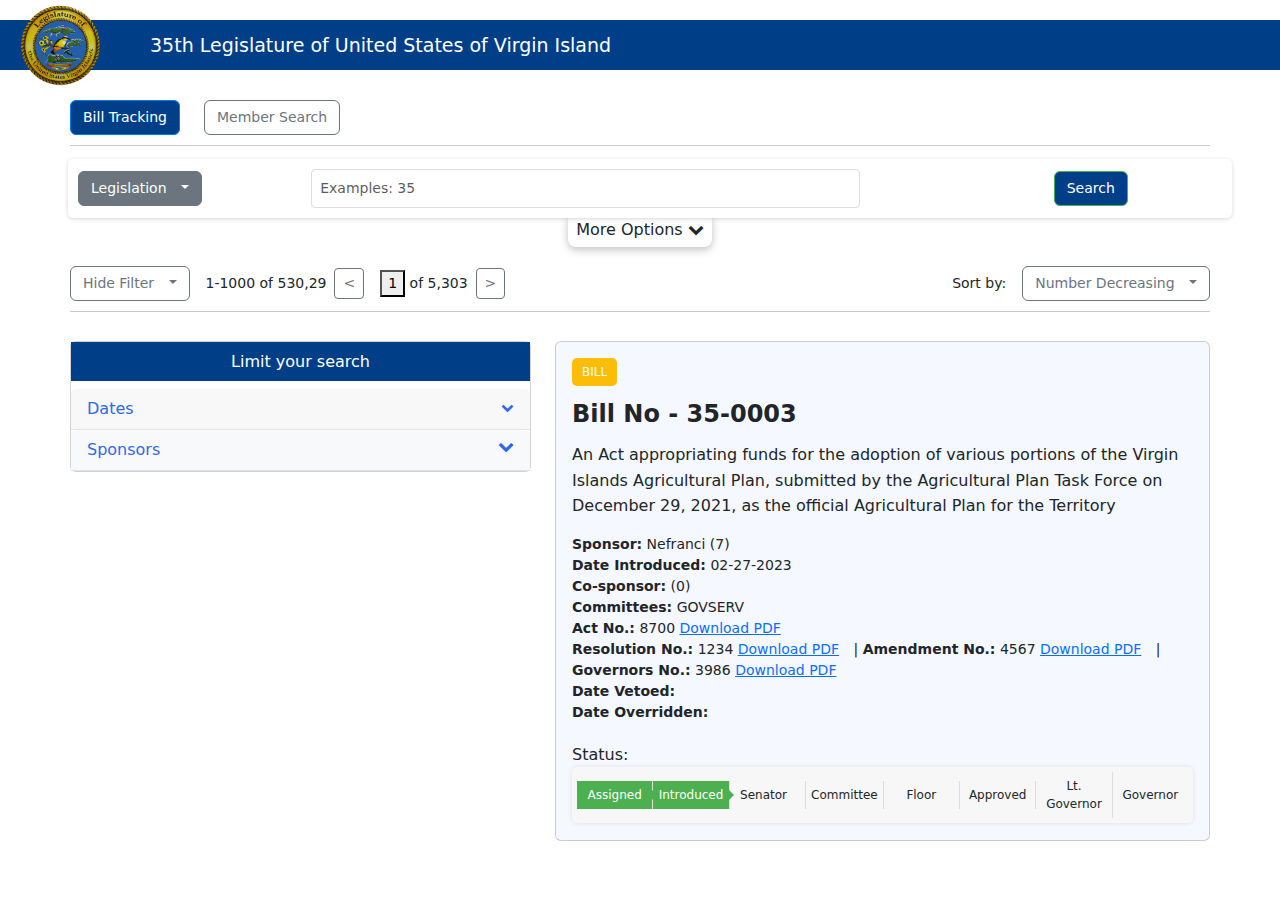
==== index1.html @ 35cbdae3 "FIFTH COMMIT" ====
<!DOCTYPE html>
<html lang="en">

<head>
	<meta charset="UTF-8">
	<meta name="viewport" content="width=device-width, initial-scale=1.0">
	<meta http-equiv="X-UA-Compatible" content="ie=edge">
	<title>Document</title>
	<link href="https://cdn.jsdelivr.net/npm/bootstrap@5.3.3/dist/css/bootstrap.min.css" rel="stylesheet"
		integrity="sha384-QWTKZyjpPEjISv5WaRU9OFeRpok6YctnYmDr5pNlyT2bRjXh0JMhjY6hW+ALEwIH" crossorigin="anonymous">
		<link rel="stylesheet" href="https://cdnjs.cloudflare.com/ajax/libs/font-awesome/4.7.0/css/font-awesome.min.css">
	<script src="https://cdn.jsdelivr.net/npm/bootstrap@5.3.3/dist/js/bootstrap.bundle.min.js"
		integrity="sha384-YvpcrYf0tY3lHB60NNkmXc5s9fDVZLESaAA55NDzOxhy9GkcIdslK1eN7N6jIeHz"
		crossorigin="anonymous"></script>
		

	<style>
		.form-select{
			width: 50%;
    		margin-left: 15px;
		}
		body {
			margin-top: 20px;
		}

		.tabbtn, .row2btn{
			font-size: 14px;
		}
		.navbar-custom {
			background-color: #003f87;
			/* Dark blue background */
			position: relative;
			height: 50px;
			/* Adjust based on your preference */
		}

		.navbar-brand img {
			width: 80px;
			/* Adjust based on your logo size */
			height: auto;
			position: absolute;
			top: 50%;
			/* Center vertically */
			transform: translateY(-50%);
			margin-left: 20px;
			/* Space from the left */
		}

		.navbar-text {
			color: #ffffff;
			/* White text */
			font-size: 19px;
			/* Larger text */
			position: absolute;
			left: 150px;
			/* Space from the left */
			top: 50%;
			/* Center vertically */
			transform: translateY(-50%);
			white-space: nowrap;
		}

		.tabdiv .container {
			padding-left: 0;
			/* Remove default padding */
		}

		.tabdiv .row {
			justify-content: start;
			/* Align items to the start of the row */
		}

		.tabdiv .col {
			padding-right: 10px;
			/* Reduce spacing between buttons */
		}

		.tabdiv {
			margin-top: 30px;
		}

.container{
	padding-left: 0;
	padding-right: 0;
}
		.search-bar-container {
			padding: 10px;
			box-shadow: rgba(0, 0, 0, 0.16) 0px 1px 4px;
			/* Light gray background */
			border-radius: 5px;
			/* Rounded corners */
			display: flex;
			align-items: center;
			justify-content: space-between;
			width: 100%;
			margin-left: 10px;
			background-color: #ffffff;
		}

		.form-control {
			margin-right: 5px;
    		margin-left: 15px;
			/* Space between elements */
		}

		.btn-outline-primary {
			color: #fff;
			/* White text color */
			background-color: #007bff;
			/* Bootstrap primary blue */
			border-color: #007bff;
			/* Border color same as background */
		}

		.dropdown-toggle::after {
			margin-left: 10px;
			/* Ensure spacing within dropdown */
		}

		.btn-primary {
			background-color: #003f87;
			/* New background color */
			border-color: #4CAF50;
			/* New border color */
		}

		.custom-flex-container {
			display: flex;
			align-items: center;
			/* Vertically center the items */
			margin-top: 16px;
			/* 4rem top margin */
		}

		.custom-flex-container>.dropdown {
			flex-shrink: 0;
			/* Prevents the dropdown from shrinking */
		}

		.custom-flex-container>p {
			margin-left: 16px;
			/* Spacing between dropdown and paragraph */
			margin-bottom: 0;
			/* No bottom margin for alignment */
		}

		
.card-header .title {
  margin-bottom: 0;
  line-height: 1.5;
}

.filter-group {
  border-bottom: 1px solid #e4e4e4;
}
.filter-group .card-header {
  border-bottom: 0;
}
.filter-group:last-child {
  border-bottom: 0;
}

.card-header .form-check {
  margin-bottom: 0;
  padding-top: 5px;
  padding-bottom: 5px;
}



/* ================= lists ================= */
[class*=list-] li:after {
  visibility: hidden;
  display: block;
  content: "";
  overflow: hidden;
  height: 0;
  clear: both;
}
.text-center {
    padding: 10px;
    text-align: center !important;
    background-color: #003f87;
    color: white;
	width: 404px;
}
.list-icon {
  list-style: none;
  padding-left: 0;
}
.list-icon li {
  margin-bottom: 7px;
  position: relative;
  padding-left: 30px;
}
.list-icon .icon {
  width: 22px;
  margin-right: 15px;
  vertical-align: middle;
  text-align: center;
  color: #545454;
  position: absolute;
  top: 3px;
  left: 0;
}
.list-icon span {
  vertical-align: middle;
}

.list-bullet, .list-dots {
  list-style: none;
  padding-left: 0;
}
.list-bullet li, .list-dots li {
  margin-bottom: 5px;
  position: relative;
  padding-left: 15px;
}
.list-bullet li::before, .list-dots li::before {
  content: " ";
  position: absolute;
  top: 8px;
  left: 0;
  width: 7px;
  border-radius: 100%;
  height: 7px;
  background: #ced4da;
}
.btn-outline-primary {
    color: #fff;
    background-color: #003f87;
    border-color: #007bff;
}
.list-check {
  padding-left: 0;
  list-style: none;
}
.list-check > li {
  position: relative;
  padding-left: 24px;
  margin-bottom: 7px;
}
.list-check > li::before {
  font-family: "Font Awesome 5 Free";
  font-weight: 900;
  font-size: 12px;
  color: #00b517;
  position: absolute;
  top: 2px;
  left: 0;
  content: "";
}

.list-normal {
  list-style: none;
  padding-left: 0;
}
.list-normal li {
  padding-left: 1em;
  margin-bottom: 7px;
}
.list-normal li:before {
  content: "•";
  color: #3167eb;
  display: inline-block;
  width: 1em;
  margin-left: -1em;
}

.list-menu {
  list-style: none;
  margin: 0;
}
.list-menu li {
  margin-bottom: 5px;
}
.list-menu a {
  color: #343a40;
}
.list-menu a:hover {
  color: #3167eb;
}

.card-header a{
	color: #3167eb;
	text-decoration: none;
}

.icon-control {
  margin-top: 5px;
  float: right;
  font-size: 80%;
}
/* Filter Stack Structure */
.filter-label {
    font-weight: bold;
    margin-bottom: 0; /* Ensure label has no bottom margin */
}

.filter-input-stack {
    margin-bottom: 15px;
}

input.form-control {
    width: 48%; /* Ensure the inputs take up equal space */
}

.d-flex input {
    margin: 0; /* Ensure no additional margins on the inputs */
}

.row {
    margin-bottom: 10px; /* Space between each filter */
}

.mb-3 {
    margin-bottom: 1rem; /* Adjusts the spacing below each row */
}

.align-items-center {
    align-items: center; /* Aligns labels and inputs vertically */
}


/* General Styling for consistency */
.form-control {
    padding: 0.5rem;
    border: 1px solid #ddd;
    border-radius: 4px;
	width: 80%;
}

.col-md-3{
flex: 0 0 auto;
width: 40%;
}
hr {
    margin: 5px 0;
    color: inherit;
    border: 0;
    border-top: var(--bs-border-width) solid;
    opacity: .25;
}
.moreoption{
    /* background-color: #cde1fd; */
    padding: 8px;
    border-radius: 8px;
    cursor: pointer;
	box-shadow: rgba(0, 0, 0, 0.24) 0px 3px 8px
}
.bill-container {
            border: 1px solid #dcdcdc;
            background-color: #ffffff;
            padding: 20px;
            border-radius: 8px;
            width: 600px;
            margin: 20px auto;
            box-shadow: 0 0 10px rgba(0, 0, 0, 0.1);
        }
        .bill-label {
            background-color: #fbbd08;
            color: white;
            font-size: 12px;
            padding: 5px 10px;
            border-radius: 5px;
            display: inline-block;
            margin-bottom: 10px;
        }
        .bill-number {
            font-size: 24px;
            font-weight: bold;
            margin-bottom: 10px;
        }
        .bill-description {
            margin-bottom: 15px;
            line-height: 1.6;
        }
        .bill-details {
            font-size: 14px;
            margin-bottom: 20px;
        }
        .bill-details span {
            font-weight: bold;
        }
        .download-link {
            margin-right: 10px;
        }
        .status-container {
            display: flex;
            align-items: center;
        }
        .status {
            background-color: #21ba45;
            color: white;
            padding: 5px 10px;
            border-radius: 5px;
            font-size: 12px;
            margin-right: 10px;
        }
        .timeline {
            display: flex;
            justify-content: space-between;
            width: 100%;
            padding: 10px 0;
            margin-top: 10px;
        }
        .timeline-item {
            font-size: 12px;
            color: #2185d0;
            text-align: center;
            flex: 1;
        }
        .timeline-item:not(:last-child)::after {
            content: '→';
            color: #dcdcdc;
            margin-left: 5px;
            margin-right: 5px;
        }
		.status-bar {
  display: flex;
  flex-wrap: nowrap;
  justify-content: space-between;
  align-items: center;
  padding: 5px;
  background-color: #f7f7f7;
  border-radius: 5px;
  box-shadow: 0 0 5px rgba(0, 0, 0, 0.1);
}

.status-bar-item {
  position: relative;
  flex: 1;
  text-align: center;
  padding: 5px;
  border-right: 1px solid #ddd;
  font-size: 12px;
  cursor: pointer;
}

.status-bar-item.active {
  background-color: #4CAF50;
  color: #fff;
}

.status-bar-item.active::before {
  content: "";
  position: absolute;
  top: 50%;
  right: -5px;
  transform: translateY(-50%);
  border-style: solid;
  border-width: 5px 0 5px 5px;
  border-color: transparent transparent transparent #4CAF50;
}

.status-bar-item:last-child {
  border-right: none;
}

		.expandable{
			font-size: 13px;
		}

		.colmn{
			width: 90%;
		}


/* For tablets in portrait (vertical) mode */
@media only screen and (min-width: 768px) and (max-width: 1024px) and (orientation: portrait) {
	 .row2btn {
    font-size: 9px;
}
}

/* For tablets in landscape (horizontal) mode */
@media only screen and (min-width: 768px) and (max-width: 1024px) and (orientation: landscape) {
	 .row2btn {
    font-size: 9px;
}
}


</style>
</head>

<body>
	<script src="https://code.jquery.com/jquery-3.6.0.min.js"></script>

	<div class="navdiv">
		<nav class="navbar navbar-custom">
			<a class="navbar-brand" href="#">
				<img src="img/logo.png" alt="Logo">
			</a>
			<div class="navbar-text">
				35th Legislature of United States of Virgin Island
			</div>
		</nav>
	</div>
	<div class="tabdiv">
		<div class="container text-left"> <!-- Changed to text-left -->
			<div class="row">
				<div class="col-auto"> <!-- Changed to col-auto for fitting content -->
					<button class="btn btn-outline-primary tabbtn">
						Bill Tracking
					</button>
				</div>
				<div class="col-auto"> <!-- Changed to col-auto for fitting content -->
					<button class="btn btn-outline-secondary tabbtn">
						Member Search
					</button>
				</div>
			</div>
			<hr>
			<div class="row">
				<div class="container mt-2">
					<div class="search-bar-container" style="position: relative; z-index: 2;">
						<div class="dropdown">
							<button class="btn btn-secondary dropdown-toggle row2btn" type="button" id="dropdownMenuButton1"
								data-bs-toggle="dropdown" aria-expanded="false">
								Legislation
							</button>
							<ul class="dropdown-menu row2btn" aria-labelledby="dropdownMenuButton1">
								<li><a class="dropdown-item" href="#">Option 1</a></li>
								<li><a class="dropdown-item" href="#">Option 2</a></li>
								<li><a class="dropdown-item" href="#">Option 3</a></li>
							</ul>
						</div>
						<input type="text" class="form-control row2btn" placeholder="Examples: 35">
						<div class="dropdown">

							<ul class="dropdown-menu row2btn" aria-labelledby="dropdownMenuButton2">
								<li><a class="dropdown-item" href="#">Option 1</a></li>
								<li><a class="dropdown-item" href="#">Option 2</a></li>
								<li><a class="dropdown-item" href="#">Option 3</a></li>
							</ul>
						</div>
						<button type="button" class="btn btn-primary row2btn">Search</button><br/>

					</div>
					
    <div style="text-align: center; position: relative; z-index: 1;">
  <span class="moreoption mt-1" data-bs-toggle="collapse" data-bs-target="#collapse_opt" aria-expanded="true">
    More Options
    <i class="fa fa-chevron-down" id="chevron-icon"></i>
  </span>
</div>

<div id="collapse_opt" class="collapse">
  <!-- Your collapsible content here -->
</div>

					<div class="filter-content collapse" id="collapse_opt">
						<div class="container mt-5">
							<div class="row mb-3">
								<div class="col"></div>
								<div class="col">

									<form class="card" style="width: 800px; height: 600px; background: #ebf3ff; padding: 15px;">
										<div class="row mb-2">
											<div class="col">
												<input type="checkbox" class="me-2">
												<span class="expandable" >Act</span>
												<input type="checkbox" class="me-2">
												<span class="expandable">Resolution</span>
											</div>
											<div class="row mb-2 mt-2">
												<select class="form-select expandable">
													<option selected>Legislature</option>
													<option >35 2021-2023</option>
												</select>
											</div>
											<div class="row mb-2">
												<!-- <label for="">Committee</label> -->
												<input type="text" class="form-control expandable" placeholder="Subject">
											</div>
										</div>
										<h6 class="expandable">Sponsor/Co-Sponsor</h6>
										<div class="row mb-2">
											<div class="col">
												<input type="checkbox" class="me-2 expandable">
												<span class="expandable">Sponsor</span>
												<input type="checkbox" class="me-2 expandable">
												<span class="expandable">Co-Sponsor</span>
											</div>
											<div class="col">
												<span class="expandable">Committee</span>
											</div>
											</div>
											
											<div class="row mb-2">
												<div class="col">
													<input type="text" class="form-control expandable" >
												</div>
												<div class="col">
													<input type="text" class="form-control expandable" placeholder="Committee">
												</div>
											</div>
											
											<div class="row mb-2">
												<div class="col">
													<h6 class="expandable">Date</h6>
												</div>
												<div class="col">
													<h6 class="expandable">Legislature Numbers</h6>
												</div>
											</div>
											
											<div class="row mb-2">
												<div class="col">
													<input type="checkbox" class="me-2">
													<span class="expandable">Approved</span>
													<input type="checkbox" class="me-2">
													<span class="expandable">Voted</span>
													<input type="checkbox" class="me-2">
													<span class="expandable" >Overwridden</span>
												</div>
												<div class="col">
													<input type="checkbox" class="me-2">
													<span class="expandable">Bill Number</span>
													<input type="checkbox" class="me-2">
													<span class="expandable">Act Number</span>
													<input type="checkbox" class="me-2">
													<span class="expandable">BR Number</span>
												</div>
											</div>
											<div class="row mb-2">
												<div class="col">
													<div class="filter-inputs">
														<span class="filter-label row2btn expandable">Date</span>
		
															<input class="form-control row2btn expandable" type="date" placeholder="Start Date">
															<span class="filter-between row2btn expandable">Between</span>
															<input class="form-control row2btn expandable" type="date" placeholder="End Date">
														</div>
												</div>
												<div class="col">
													<div class="col">
														<input type="text" class="form-control expandable" placeholder="">
													</div>
												</div>
											</div>
											<div class="row mb-2">
												<div class="col">
													<input type="checkbox" class="me-2">
													<span class="expandable">Assigned</span>
													<input type="checkbox" class="me-2">
													<span class="expandable">Introduced</span>
												</div>
												<div class="col">
													<input type="checkbox" class="me-2">
													<span class="expandable">Resolution No.</span>
													<input type="checkbox" class="me-2">
													<span class="expandable">Ammendment No.</span>
													<input type="checkbox" class="me-2">
													<span class="expandable" >Governors No.</span>
												</div>
											</div>
											<div class="row mb-2">
												<div class="col">
													<div class="filter-inputs">
														<span class="filter-label row2btn expandable">Date</span>
		
															<input class="form-control row2btn expandable" type="date" placeholder="Start Date">
															<span class="filter-between row2btn expandable">Between</span>
															<input class="form-control row2btn expandable" type="date" placeholder="End Date">
														</div>
												</div>
												<div class="col">
													<div class="col">
														<input type="text" class="form-control expandable" placeholder="">
													</div>
												</div>
											</div>
											<div class="row mb-2"></div>
												<div class="col">
													<input type="checkbox" class="me-2 expandable">
													<span class="expandable">To Senator</span>
													<input type="checkbox" class="me-2 expandable">
													<span class="expandable">To Governor</span>
													<input type="checkbox" class="me-2 expandable">
													<span class="expandable" >To Lt. Governor</span>
												</div>
												<div class="row mb-2">
													<div class="col">
														<div class="filter-inputs">
															<span class="filter-label row2btn">Date</span>
			
																<input class="form-control row2btn expandable" type="date" placeholder="Start Date">
																<span class="filter-between row2btn expandable">Between</span>
																<input class="form-control row2btn expandable" type="date" placeholder="End Date">
															</div>
													</div>
													<div class="col">
														<div class="col">
															<button type="reset" class="btn btn-secondary">Clear Filter</button>					
															<button type="submit" class="btn btn-primary">Search</button>
															<a class="btn btn-secondary"  data-bs-toggle="collapse" data-bs-target="#collapse_opt" aria-expanded="true">Close
															<i class="fa fa-chevron-up"></i></a>
														</div>
													</div>
												</div>
									</form>
								</div>
							</div>
						</div>
					
					</div>

				</div>
			</div>
			<div class="container mt-4 hide1">
				<div class="row">
					<!-- Left Aligned Column for Filter and Pagination -->
					<div class="col-md-8 d-flex align-items-center"> <!-- Adjust the column width and remove offset -->
						<div class="dropdown">
							<a class="btn btn-outline-secondary dropdown-toggle row2btn" id="hidefilter">
								Hide Filter
							</a>
						</div>
						<p class="mb-0 ms-3 row2btn">1-1000 of 530,29</p>
						<button class="btn btn-outline-secondary btn-sm ms-2">&lt;</button>
						<p class="mb-0 ms-3 row2btn"><button>1</button> of 5,303</p>
						<button class="btn btn-outline-secondary btn-sm ms-2">&gt;</button>
					</div>

					<!-- Right Aligned Sorting Dropdown -->
					<div class="col-md-4 d-flex justify-content-end align-items-center">
						<p class="mb-0 me-3 row2btn">Sort by:</p>
						<div class="dropdown">
							<a class="btn btn-outline-secondary dropdown-toggle row2btn" href="#" role="button"
								data-bs-toggle="dropdown" aria-expanded="false">
								Number Decreasing
							</a>
							<ul class="dropdown-menu">
								<li><a class="dropdown-item" href="#">Action</a></li>
								<li><a class="dropdown-item" href="#">Another action</a></li>
								<li><a class="dropdown-item" href="#">Something else here</a></li>
							</ul>
						</div>
					</div>
				</div>
				<hr>
			</div>
		</div>
	</div>
	<div class="container">
		<div class="row">
		  <div class="col-5" id="hd">
			<div class="main">
				<section class="section-content padding-y ">
					<div class="container">
			
						<div class="row">
							<!-- Sidebar for Filters with Toggle Features -->
							<aside class="col-md-3"  style="width: 100%;">
								<div class="card mt-4" style="width: 100%;">
									<h6 class="title text-center"  style="width: 100%;">Limit your search</h6>
								
									<article class="filter-group">
										<header class="card-header">
											<a href="#" class="" data-bs-toggle="collapse" data-bs-target="#collapse_1" aria-expanded="false">
												<i class="icon-control fa fa-chevron-down"></i>
												<h6 class="title">Dates</h6>
											</a>
										</header>
										<div class="filter-content collapse" id="collapse_1">
											<div class="card-body">
												<ul class="list-menu">
													<!-- Date Approved -->
													<li class="filter-item">
														<div class="filter-stack">
															<div class="filter-label-stack">
															</div>
															
															<div class="filter-input-stack">
																<div class="row mb-3 align-items-center">
																	<div class="col-md-4">
																		<span class="filter-label">Approved On</span>
																	</div>
																	<div class="col-md-8 d-flex justify-content-between">
																		<input class="form-control" type="date" placeholder="Start Date">
																		<input class="form-control" type="date" placeholder="End Date">
																	</div>
																</div>
																
																<div class="row mb-3 align-items-center">
																	<div class="col-md-4">
																		<span class="filter-label">Vetoed On</span>
																	</div>
																	<div class="col-md-8 d-flex justify-content-between">
																		<input class="form-control" type="date" placeholder="Start Date">
																		<input class="form-control" type="date" placeholder="End Date">
																	</div>
																</div>
																
																<div class="row mb-3 align-items-center">
																	<div class="col-md-4">
																		<span class="filter-label">Overwritten On</span>
																	</div>
																	<div class="col-md-8 d-flex justify-content-between">
																		<input class="form-control" type="date" placeholder="Start Date">
																		<input class="form-control" type="date" placeholder="End Date">
																	</div>
																</div>
																
																<div class="row mb-3 align-items-center">
																	<div class="col-md-4">
																		<span class="filter-label">Assigned On</span>
																	</div>
																	<div class="col-md-8 d-flex justify-content-between">
																		<input class="form-control" type="date" placeholder="Start Date">
																		<input class="form-control" type="date" placeholder="End Date">
																	</div>
																</div>
															
																<div class="row mb-3 align-items-center">
																	<div class="col-md-4">
																		<span class="filter-label">To Senator</span>
																	</div>
																	<div class="col-md-8 d-flex justify-content-between">
																		<input class="form-control" type="date" placeholder="Start Date">
																		<input class="form-control" type="date" placeholder="End Date">
																	</div>
																</div>
																
																<div class="row mb-3 align-items-center">
																	<div class="col-md-4">
																		<span class="filter-label">Introduced On</span>
																	</div>
																	<div class="col-md-8 d-flex justify-content-between">
																		<input class="form-control" type="date" placeholder="Start Date">
																		<input class="form-control" type="date" placeholder="End Date">
																	</div>
																</div>
																
																<div class="row mb-3 align-items-center">
																	<div class="col-md-4">
																		<span class="filter-label">To Governor</span>
																	</div>
																	<div class="col-md-8 d-flex justify-content-between">
																		<input class="form-control" type="date" placeholder="Start Date">
																		<input class="form-control" type="date" placeholder="End Date">
																	</div>
																</div>
																
																<div class="row mb-3 align-items-center">
																	<div class="col-md-4">
																		<span class="filter-label">To Lt.Governor</span>
																	</div>
																	<div class="col-md-8 d-flex justify-content-between">
																		<input class="form-control" type="date" placeholder="Start Date">
																		<input class="form-control" type="date" placeholder="End Date">
																	</div>
																</div>
															</div>
															
														</div>
													</li>
												</ul>
											</div>
										</div>
									</article>
								
									<article class="filter-group">
										<header class="card-header bg-light border-bottom">
											<a href="#" class="d-flex justify-content-between align-items " data-bs-toggle="collapse" data-bs-target="#collapse_4" aria-expanded="false">
												<h6 class="title">Sponsors</h6>
												<i class="fa fa-chevron-down"></i>
											</a>
										</header>
								
										<div class="filter-content collapse" id="collapse_4">
											<div class="card-body">
												<!-- Sponsor and Co-Sponsor Checkboxes -->
												<div class="mb-3">
													<label class="checkbox-btn d-block">
														<input type="checkbox" class="me-2">
														<span>Sponsors</span>
													</label>
													<label class="checkbox-btn d-block">
														<input type="checkbox" class="me-2">
														<span>Co-Sponsors</span>
													</label>
												</div>
								
												<!-- Dropdown Filters -->
												<div class="mb-3">
													<div class="container drp">
														<div class="row">
															<div class="col">
																<label class="form-label">Sponsors</label>
															</div>
															<div class="col">
																<select class="form-select colmn" aria-label="Committee Filter">
																	<option selected>Choose Sponsor</option>
																	<option value="1">Sponsor 1</option>
																	<option value="2">Sponsor 2</option>
																	<option value="3">Sponsor 3</option>
																</select>
															</div>
														</div>
														<div class="row">
															<div class="col">
																<label class="form-label">Committee</label>
															</div>
															<div class="col">
																<select class="form-select colmn" aria-label="Committee Filter">
																	<option selected>Choose Committee</option>
																	<option value="1">Committee 1</option>
																	<option value="2">Committee 2</option>
																	<option value="3">Committee 3</option>
																</select>
															</div>
														</div>
													</div>
													<div class="filter-item">
													</div>
												</div>
											</div>
										</div>
									</article>
								</div>
								
							</aside>
			
							<!-- Main Content Area -->
							
						</div>
					</div>
				</section>
			</div>
		  </div>
		  <div class="col mt-4">
			<div class="card hide1" style=" width: 100%; height: 500px; background: #f5f8ff;">
				<div class="card-body">
				<div class="bill-label">BILL</div>
				<div class="bill-number">Bill No - 35-0003</div>
				<div class="bill-description">
					An Act appropriating funds for the adoption of various portions of the Virgin Islands Agricultural Plan, submitted by the Agricultural Plan Task Force on December 29, 2021, as the official Agricultural Plan for the Territory
				</div>
				<div class="bill-details">
					<div><span>Sponsor:</span> Nefranci (7)</div>
					<div><span>Date Introduced:</span> 02-27-2023</div>
					<div><span>Co-sponsor:</span> (0)</div>
					<div><span>Committees:</span> GOVSERV</div>
					<div>
						<span>Act No.:</span> 8700 <a href="#" class="download-link">Download PDF</a>
					</div>
					<div>
						<span>Resolution No.:</span> 1234 <a href="#" class="download-link">Download PDF</a> | 
						<span>Amendment No.:</span> 4567 <a href="#" class="download-link">Download PDF</a> | 
						<span>Governors No.:</span> 3986 <a href="#" class="download-link">Download PDF</a>
					</div>
					<div><span>Date Vetoed:</span> </div>
					<div><span>Date Overridden:</span> </div>
				</div>
				<div><span>Status:</span> </div>


				<div class="status-bar">
					<div class="status-bar-item active">Assigned</div>
					<div class="status-bar-item active">Introduced</div>
					<div class="status-bar-item">&nbsp;Senator &nbsp;&nbsp;</div>
					<div class="status-bar-item">Committee</div>
					<div class="status-bar-item">Floor</div>
					<div class="status-bar-item">Approved</div>
					<div class="status-bar-item">Lt. Governor</div>
					<div class="status-bar-item">Governor</div>
				</div> 
			</div>
		</div>
		  </div>
		</div>
	  </div>
	  </div>
	<script>
		$(document).ready(function() {
  $('#collapse_opt').on('shown.bs.collapse', function() {
    $('.hide1').hide();
    $('.main').hide();
    $('#chevron-icon').removeClass('fa-chevron-down').addClass('fa-chevron-up'); // Change to up chevron
  });

  $('#collapse_opt').on('hidden.bs.collapse', function() {
    $('.hide1').show();
    $('.main').show();
    $('#chevron-icon').removeClass('fa-chevron-up').addClass('fa-chevron-down'); // Change to down chevron
  });
});


		$(document).ready(function() {
  $('#hidefilter').click(function() {
    $('#hd').toggle(); // Toggles visibility of the element with the id 'hd'

    // Update button text based on visibility
    if ($('#hd').is(':visible')) {
      $('#hidefilter').text('Hide Filter');
    } else {
      $('#hidefilter').text('Show Filter');
    }
  });
});

		</script>
	<script src="https://code.jquery.com/jquery-3.5.1.slim.min.js"></script>
    <script src="https://cdn.jsdelivr.net/npm/@popperjs/core@2.5.4/dist/umd/popper.min.js"></script>
    <script src="https://stackpath.bootstrapcdn.com/bootstrap/4.5.2/js/bootstrap.min.js"></script>

</body>

</html>
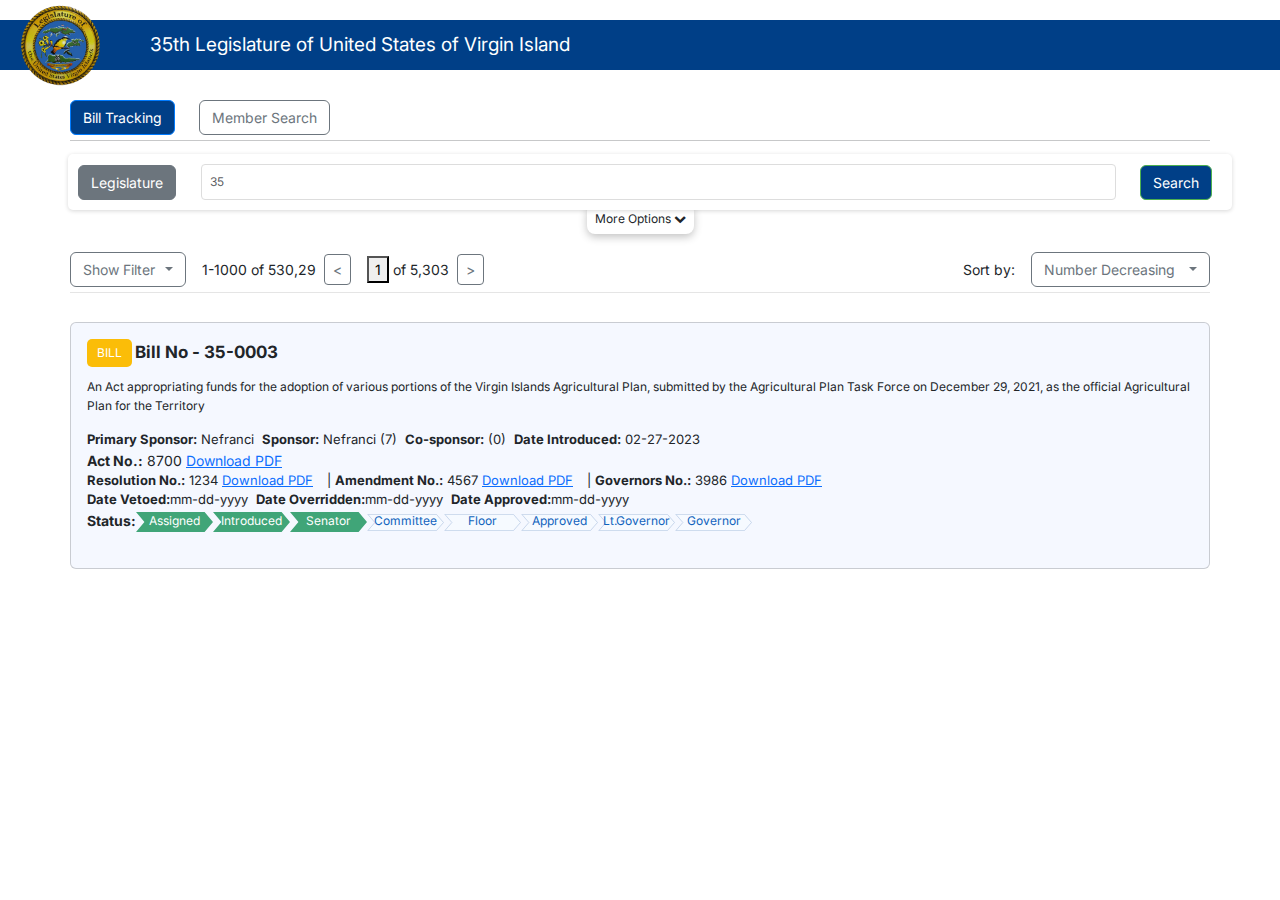
==== commit 8ab57f90: "TENTH COMMIT" ====
--- a/index1.html
+++ b/index1.html
@@ -12,7 +12,7 @@
 	<script src="https://cdn.jsdelivr.net/npm/bootstrap@5.3.3/dist/js/bootstrap.bundle.min.js"
 		integrity="sha384-YvpcrYf0tY3lHB60NNkmXc5s9fDVZLESaAA55NDzOxhy9GkcIdslK1eN7N6jIeHz"
 		crossorigin="anonymous"></script>
-		
+	<link href='https://fonts.googleapis.com/css?family=Inter' rel='stylesheet'>
 
 	<style>
 		.form-select{
@@ -21,6 +21,8 @@
 		}
 		body {
 			margin-top: 20px;
+			font-family: 'Inter';
+			font-size: 12px;
 		}
 
 		.tabbtn, .row2btn{
@@ -143,7 +145,13 @@
 			margin-bottom: 0;
 			/* No bottom margin for alignment */
 		}
-
+.sidecheck{
+	padding-bottom: 0px;
+}
+.sidedate{
+    padding-top: 2px;
+    padding-left: 0px;
+}
 		
 .card-header .title {
   margin-bottom: 0;
@@ -166,7 +174,13 @@
   padding-bottom: 5px;
 }
 
-
+.sponsors{
+	margin-bottom: 8px;
+	padding-left: 0px;
+}
+.commtte{
+	padding-left: 0px;
+}
 
 /* ================= lists ================= */
 [class*=list-] li:after {
@@ -292,27 +306,41 @@
   font-size: 80%;
 }
 /* Filter Stack Structure */
-.filter-label {
-    font-weight: bold;
-    margin-bottom: 0; /* Ensure label has no bottom margin */
+.filter-stack {
+    display: flex;
+}
+.filter-label{
+	font-size: 14px;
+}
+
+.filter-label-stack {
+    display: flex;
+    flex-direction: column;
+    /*margin-right: 1rem;*/
+    flex-basis: 150px;
 }
 
 .filter-input-stack {
-    margin-bottom: 15px;
-}
-
-input.form-control {
-    width: 48%; /* Ensure the inputs take up equal space */
-}
-
-.d-flex input {
-    margin: 0; /* Ensure no additional margins on the inputs */
-}
-
-.row {
-    margin-bottom: 10px; /* Space between each filter */
-}
-
+    display: flex;
+    flex-direction: column;
+	/* margin-right: 5rem; */
+}
+
+.filter-inputs {
+    display: flex;
+    align-items: center;
+    margin-bottom: 1rem;
+}
+
+.filter-inputs input {
+    margin: 0 0.5rem;
+	font-size: 11px;
+    width: 99px;
+}
+
+.filter-between {
+    margin: 0 0.5rem;
+}
 .mb-3 {
     margin-bottom: 1rem; /* Adjusts the spacing below each row */
 }
@@ -320,14 +348,13 @@
 .align-items-center {
     align-items: center; /* Aligns labels and inputs vertically */
 }
-
-
 /* General Styling for consistency */
 .form-control {
     padding: 0.5rem;
     border: 1px solid #ddd;
     border-radius: 4px;
 	width: 80%;
+	font-size: 12px;
 }
 
 .col-md-3{
@@ -347,6 +374,8 @@
     border-radius: 8px;
     cursor: pointer;
 	box-shadow: rgba(0, 0, 0, 0.24) 0px 3px 8px
+	
+	
 }
 .bill-container {
             border: 1px solid #dcdcdc;
@@ -367,7 +396,7 @@
             margin-bottom: 10px;
         }
         .bill-number {
-            font-size: 24px;
+            font-size: 17px;
             font-weight: bold;
             margin-bottom: 10px;
         }
@@ -389,6 +418,10 @@
             display: flex;
             align-items: center;
         }
+		
+.status-text{
+	font-weight: normal;
+}
         .status {
             background-color: #21ba45;
             color: white;
@@ -417,70 +450,167 @@
             margin-right: 5px;
         }
 		.status-bar {
-  display: flex;
-  flex-wrap: nowrap;
-  justify-content: space-between;
-  align-items: center;
-  padding: 5px;
-  background-color: #f7f7f7;
-  border-radius: 5px;
-  box-shadow: 0 0 5px rgba(0, 0, 0, 0.1);
-}
-
-.status-bar-item {
-  position: relative;
-  flex: 1;
-  text-align: center;
-  padding: 5px;
-  border-right: 1px solid #ddd;
-  font-size: 12px;
-  cursor: pointer;
-}
-
-.status-bar-item.active {
-  background-color: #4CAF50;
-  color: #fff;
-}
-
-.status-bar-item.active::before {
-  content: "";
-  position: absolute;
-  top: 50%;
-  right: -5px;
-  transform: translateY(-50%);
-  border-style: solid;
-  border-width: 5px 0 5px 5px;
-  border-color: transparent transparent transparent #4CAF50;
-}
-
-.status-bar-item:last-child {
-  border-right: none;
-}
+    display: flex;
+    
+    align-items: center;
+    
+}
+
+.status-item {
+    position: relative;
+    text-align: center;
+}
+
+.status-item img {
+
+    height: auto;
+	width: 77px;
+}
+
+.status-text {
+    position: absolute;
+    top: 50%;
+    left: 50%;
+    transform: translate(-50%, -50%);
+    font-size: 12px; /* Adjust text size to fit inside the image */
+    color: #fff; /* Make sure text is visible over the image */
+    /* font-weight: bold; */
+    pointer-events: none;
+}
+.status-text-inactive{
+	position: absolute;
+    top: 50%;
+    left: 50%;
+    transform: translate(-50%, -50%);
+    font-size: 12px;
+    color: #1063bd;
+    /* font-weight: bold; */
+    pointer-events: none;
+}
+
 
 		.expandable{
 			font-size: 13px;
 		}
 
 		.colmn{
-			width: 90%;
-		}
-
+			width: 45%;
+			font-size: 12px;
+		}
+		.sde{
+    padding-left: 0rem;
+}.sde2{
+    padding-left: 0rem;
+}
+.more{
+	width: 800px;
+	height: fit-content; 
+	background: #ebf3ff; 
+	padding: 15px;
+	margin-right: 150px;
+}
+.intro{
+	
+}
+.small-checkbox {
+    width: 15px;
+    height: 15px;
+}
+.sideflt{
+	width: 50%;
+}
 
 /* For tablets in portrait (vertical) mode */
-@media only screen and (min-width: 768px) and (max-width: 1024px) and (orientation: portrait) {
+@media only screen and (orientation: portrait) {
+
+	.sidedate{
+		padding-top: 0px;
+    	padding-left: 15px;
+	}
+	.sideflt{
+		width: 85%;
+        font-size: 9px;
+	}
+	.status-bar {
+        display: none; /* Hide the status bar on mobile and tablet */
+    }
 	 .row2btn {
     font-size: 9px;
 }
+.card mt-4{
+	width: 280px;
+}
+.filter-label {
+    margin-bottom: 0;
+	font-size: 10px;
+}
+.navbar-text {
+	font-size: medium;
+}
+.sideflt{
+    width: 42%;
+    font-size: 9px;
+}
+.d-flex input {
+    margin: 0; /* Ensure no additional margins on the inputs */
+}
+.more{
+	width: 500px;
+	height: fit-content;
+	
+}
 }
 
 /* For tablets in landscape (horizontal) mode */
 @media only screen and (min-width: 768px) and (max-width: 1024px) and (orientation: landscape) {
+	.sidedate{
+		padding-left: 15px;
+	}
+	.status-bar {
+        display: none; /* Hide the status bar on mobile and tablet */
+    }
+    .sideflt{
+    width: 70%;
+    font-size: 9px;
+}
+.colmn{
+	width: 70%;
+    font-size: 10px;
+}
+.more{
+		width: 745px;
+		height: fit-content;
+    background: #ebf3ff;
+    padding: 15px;
+}
+.d-flex input {
+    margin: 0; /* Ensure no additional margins on the inputs */
+	margin-right: 3px;
+}
 	 .row2btn {
     font-size: 9px;
 }
-}
-
-
+
+.filter-label {
+    margin-bottom: 0; /* Ensure label has no bottom margin */
+	font-size: 12px;
+}
+/* input.form-control {
+    width: 52%;
+    font-size: 9px;
+} */
+}
+
+.mredt{
+	width: 125px;
+}
+
+.mredt2{
+	width: 115px;
+}
+.line{
+	color: #979797;
+}
 </style>
 </head>
 
@@ -506,9 +636,9 @@
 					</button>
 				</div>
 				<div class="col-auto"> <!-- Changed to col-auto for fitting content -->
-					<button class="btn btn-outline-secondary tabbtn">
+					<a href="member.html" class="btn btn-outline-secondary tabbtn">
 						Member Search
-					</button>
+					</a>
 				</div>
 			</div>
 			<hr>
@@ -516,17 +646,11 @@
 				<div class="container mt-2">
 					<div class="search-bar-container" style="position: relative; z-index: 2;">
 						<div class="dropdown">
-							<button class="btn btn-secondary dropdown-toggle row2btn" type="button" id="dropdownMenuButton1"
-								data-bs-toggle="dropdown" aria-expanded="false">
-								Legislation
+							<button class="btn btn-secondary  row2btn" type="button" >
+								Legislature
 							</button>
-							<ul class="dropdown-menu row2btn" aria-labelledby="dropdownMenuButton1">
-								<li><a class="dropdown-item" href="#">Option 1</a></li>
-								<li><a class="dropdown-item" href="#">Option 2</a></li>
-								<li><a class="dropdown-item" href="#">Option 3</a></li>
-							</ul>
 						</div>
-						<input type="text" class="form-control row2btn" placeholder="Examples: 35">
+						<input type="text" class="form-control row2btn" placeholder="35">
 						<div class="dropdown">
 
 							<ul class="dropdown-menu row2btn" aria-labelledby="dropdownMenuButton2">
@@ -556,18 +680,12 @@
 								<div class="col"></div>
 								<div class="col">
 
-									<form class="card" style="width: 800px; height: 600px; background: #ebf3ff; padding: 15px;">
+									<form class="card more">
 										<div class="row mb-2">
-											<div class="col">
-												<input type="checkbox" class="me-2">
-												<span class="expandable" >Act</span>
-												<input type="checkbox" class="me-2">
-												<span class="expandable">Resolution</span>
-											</div>
 											<div class="row mb-2 mt-2">
 												<select class="form-select expandable">
-													<option selected>Legislature</option>
-													<option >35 2021-2023</option>
+													<option >Legislature</option>
+													<option selected>35 2021-2023</option>
 												</select>
 											</div>
 											<div class="row mb-2">
@@ -579,6 +697,8 @@
 										<div class="row mb-2">
 											<div class="col">
 												<input type="checkbox" class="me-2 expandable">
+												<span class="expandable">Primary Sponsor</span>
+												<input type="checkbox" class="me-2 expandable">
 												<span class="expandable">Sponsor</span>
 												<input type="checkbox" class="me-2 expandable">
 												<span class="expandable">Co-Sponsor</span>
@@ -586,123 +706,146 @@
 											<div class="col">
 												<span class="expandable">Committee</span>
 											</div>
+										</div>
+											
+										<div class="row mb-2">
+											<div class="col">
+												<input type="text" class="form-control expandable" >
 											</div>
-											
-											<div class="row mb-2">
-												<div class="col">
-													<input type="text" class="form-control expandable" >
+											<div class="col">
+												<select class="form-select expandable">
+													<option >Committee</option>
+												</select>
+											</div>
+										</div>
+										<hr>
+										<div class="d-flex flex-column flex-md-row justify-content-between mb-2">
+											<!-- Date Section -->
+											<div class="flex-column  mt-3 mt-md-0" >
+												<h6 class="expandable">Date</h6>
+										
+												<!-- Bill Number, Act Number, BR Number -->
+												<div class="d-flex justify-content-between mb-2">
+													<div class="mredt">
+														<input type="checkbox" class="me-2">
+														<span class="expandable" style="margin-right: 6px;">Approved</span>
+													</div>
+													<div class="mredt">
+														<input type="checkbox" class="me-2">
+														<span class="expandable" style="margin-right: 6px;">
+															Voted</span>
+													</div>
+													<div class="mredt2">
+														<input type="checkbox" class="me-2">
+														<span class="expandable" style="margin-right: 2px;">
+															Overridden</span>
+													</div>
 												</div>
-												<div class="col">
-													<input type="text" class="form-control expandable" placeholder="Committee">
+												<div class="d-flex justify-content-between mb-2">
+													<div class="mredt">
+														<input type="checkbox" class="me-2">
+														<span class="expandable" style="margin-right: 6px;">Assigned</span>
+													</div>
+													<div class="mredt">
+														<input type="checkbox" class="me-2">
+														<span class="expandable" style="margin-right: 6px;">
+															Introduced</span>
+													</div>
+													<div class="mredt2">
+														<input type="checkbox" class="me-2">
+														<span class="expandable" style="margin-right: 2px;">
+															To Senator</span>
+													</div>
+												</div>
+												<div class="d-flex justify-content-between mb-2">
+													<div class="mredt">
+														<input type="checkbox" class="me-2">
+														<span class="expandable" style="margin-right: 3px;">To Governor</span>
+													</div>
+													<div class="mredt">
+														<input type="checkbox" class="me-2">
+														<span class="expandable" style="margin-right: 3px;">
+															To Lt.Governor</span>
+													</div>
+													<div class="mredt2">
+														<input type="checkbox" class="me-2" style="visibility: hidden;">
+														<span class="expandable" style="margin-right: 2px; visibility: hidden;">
+															Overridden</span>
+													</div>
+												</div>
+												<div class="filter-inputs mt-3">
+													<span class="filter-label row2btn">Date</span>
+													<input class="form-control row2btn expandable mb-2" id="dateInput" type="date" placeholder="Start Date" data-has-listeners="true">
+													<span class="filter-between row2btn expandable">Between</span>
+													<input class="form-control row2btn expandable mb-2" type="date" placeholder="End Date" data-has-listeners="true">
 												</div>
 											</div>
-											
-											<div class="row mb-2">
+											<div class="border-start d-none d-md-block" style="height: auto; margin-left: 10px; margin-right: 10px;"></div>
+
+											<div class="flex-column  mt-3 mt-md-0" style="flex: 1;">
+												<h6 class="expandable">Legislature Numbers</h6>
+										
+												<!-- Bill Number, Act Number, BR Number -->
+												<div class="d-flex justify-content-between mb-2">
+													<div>
+														<input type="checkbox" class="me-2" data-has-listeners="true">
+														<span class="expandable">Bill Number</span>
+													</div>
+													<div>
+														<input type="checkbox" class="me-2" data-has-listeners="true">
+														<span class="expandable" style="margin-right: 60px;">
+															Act Number</span>
+													</div>
+												</div>
+										
+												<!-- Resolution No., Amendment No., Governor's No. -->
+												<div class="d-flex justify-content-between mb-2">
+													<div>
+														<input type="checkbox" class="me-2" data-has-listeners="true">
+														<span class="expandable">BR Number</span>
+													</div>
+													<div>
+														<input type="checkbox" class="me-2" data-has-listeners="true">
+														<span class="expandable" style="
+														margin-right: 45px;">Resolution No.</span>
+													</div>
+												</div>
+												<div class="d-flex justify-content-between mb-2">
+												
+													<div>
+														<input type="checkbox" class="me-2" data-has-listeners="true">
+														<span class="expandable">Amendment No.</span>
+													</div>
+													<div>
+														<input type="checkbox" class="me-2" data-has-listeners="true">
+														<span class="expandable" style="
+														margin-right: 41px;">Governor's No.</span>
+													</div>
+												</div>
+										
+												<!-- Text Input -->
+												<input type="text" class="form-control expandable mt-3" placeholder="Enter details..." data-has-listeners="true">
+											</div>
+								
+										</div>
+										<div class="row mt-4">
+											<div class="col">
 												<div class="col">
-													<h6 class="expandable">Date</h6>
-												</div>
-												<div class="col">
-													<h6 class="expandable">Legislature Numbers</h6>
+													<button type="reset" class="btn btn-secondary">Clear Filter</button>					
+													<button type="submit" class="btn btn-primary">Search</button>
+													<a class="btn btn-secondary" data-bs-toggle="collapse" data-bs-target="#collapse_opt" aria-expanded="true">Close
+													<i class="fa fa-chevron-up"></i></a>
 												</div>
 											</div>
+										</div>
+										
+									</form>
 											
-											<div class="row mb-2">
-												<div class="col">
-													<input type="checkbox" class="me-2">
-													<span class="expandable">Approved</span>
-													<input type="checkbox" class="me-2">
-													<span class="expandable">Voted</span>
-													<input type="checkbox" class="me-2">
-													<span class="expandable" >Overwridden</span>
-												</div>
-												<div class="col">
-													<input type="checkbox" class="me-2">
-													<span class="expandable">Bill Number</span>
-													<input type="checkbox" class="me-2">
-													<span class="expandable">Act Number</span>
-													<input type="checkbox" class="me-2">
-													<span class="expandable">BR Number</span>
-												</div>
-											</div>
-											<div class="row mb-2">
-												<div class="col">
-													<div class="filter-inputs">
-														<span class="filter-label row2btn expandable">Date</span>
-		
-															<input class="form-control row2btn expandable" type="date" placeholder="Start Date">
-															<span class="filter-between row2btn expandable">Between</span>
-															<input class="form-control row2btn expandable" type="date" placeholder="End Date">
-														</div>
-												</div>
-												<div class="col">
-													<div class="col">
-														<input type="text" class="form-control expandable" placeholder="">
-													</div>
-												</div>
-											</div>
-											<div class="row mb-2">
-												<div class="col">
-													<input type="checkbox" class="me-2">
-													<span class="expandable">Assigned</span>
-													<input type="checkbox" class="me-2">
-													<span class="expandable">Introduced</span>
-												</div>
-												<div class="col">
-													<input type="checkbox" class="me-2">
-													<span class="expandable">Resolution No.</span>
-													<input type="checkbox" class="me-2">
-													<span class="expandable">Ammendment No.</span>
-													<input type="checkbox" class="me-2">
-													<span class="expandable" >Governors No.</span>
-												</div>
-											</div>
-											<div class="row mb-2">
-												<div class="col">
-													<div class="filter-inputs">
-														<span class="filter-label row2btn expandable">Date</span>
-		
-															<input class="form-control row2btn expandable" type="date" placeholder="Start Date">
-															<span class="filter-between row2btn expandable">Between</span>
-															<input class="form-control row2btn expandable" type="date" placeholder="End Date">
-														</div>
-												</div>
-												<div class="col">
-													<div class="col">
-														<input type="text" class="form-control expandable" placeholder="">
-													</div>
-												</div>
-											</div>
-											<div class="row mb-2"></div>
-												<div class="col">
-													<input type="checkbox" class="me-2 expandable">
-													<span class="expandable">To Senator</span>
-													<input type="checkbox" class="me-2 expandable">
-													<span class="expandable">To Governor</span>
-													<input type="checkbox" class="me-2 expandable">
-													<span class="expandable" >To Lt. Governor</span>
-												</div>
-												<div class="row mb-2">
-													<div class="col">
-														<div class="filter-inputs">
-															<span class="filter-label row2btn">Date</span>
-			
-																<input class="form-control row2btn expandable" type="date" placeholder="Start Date">
-																<span class="filter-between row2btn expandable">Between</span>
-																<input class="form-control row2btn expandable" type="date" placeholder="End Date">
-															</div>
-													</div>
-													<div class="col">
-														<div class="col">
-															<button type="reset" class="btn btn-secondary">Clear Filter</button>					
-															<button type="submit" class="btn btn-primary">Search</button>
-															<a class="btn btn-secondary"  data-bs-toggle="collapse" data-bs-target="#collapse_opt" aria-expanded="true">Close
-															<i class="fa fa-chevron-up"></i></a>
-														</div>
-													</div>
-												</div>
-									</form>
+											
 								</div>
-							</div>
+							</div>			
+						</div>
+					</div>
 						</div>
 					
 					</div>
@@ -740,13 +883,13 @@
 						</div>
 					</div>
 				</div>
-				<hr>
+				<hr class="line">
 			</div>
 		</div>
 	</div>
 	<div class="container">
 		<div class="row">
-		  <div class="col-5" id="hd">
+		  <div class="col-4" id="hd">
 			<div class="main">
 				<section class="section-content padding-y ">
 					<div class="container">
@@ -765,100 +908,94 @@
 											</a>
 										</header>
 										<div class="filter-content collapse" id="collapse_1">
-											<div class="card-body">
-												<ul class="list-menu">
+											<div class="card-body sidecheck">
+												<ul class="list-menu sde">
 													<!-- Date Approved -->
 													<li class="filter-item">
 														<div class="filter-stack">
 															<div class="filter-label-stack">
+													
+															
+															<div class="mb-3" style="font-size: 14px;">
+																<!-- Row 1 with 3 checkboxes -->
+																<label class="checkbox-btn d-block">
+																	<input type="checkbox" class=" me-2" id="approved-on">
+																	<span>Approved On</span>
+																</label>
+																<label class="checkbox-btn d-block">
+																	<input type="checkbox" class="me-2" id="vetoed-on">
+																	<span>Vetoed On</span>
+																</label>
+																<label class="checkbox-btn d-block">
+																	<input type="checkbox" class="me-2" id="overridden-on">
+																	<span>Overridden On</span>
+																</label>
+															
+																<!-- Row 2 with 3 checkboxes -->
+																<label class="checkbox-btn d-block">
+																	<input type="checkbox" class="me-2" id="assigned-on">
+																	<span>Assigned On</span>
+																</label>
+																<label class="checkbox-btn d-block">
+																	<input type="checkbox" class="me-2" id="to-senator">
+																	<span>To Senator</span>
+																</label>
+																<label class="checkbox-btn d-block">
+																	<input type="checkbox" class="me-2" id="introduced-on">
+																	<span>Introduced On</span>
+																</label>
+															
+																<!-- Row 3 with 2 checkboxes -->
+																<label class="checkbox-btn d-block">
+																	<input type="checkbox" class="me-2" id="to-governor">
+																	<span>To Governor</span>
+																</label>
+																<label class="checkbox-btn d-block">
+																	<input type="checkbox" class="me-2" id="to-lt-governor">
+																	<span>To Lt. Governor</span>
+																</label>
+																
+																
+																<!-- Single Date Field at the end -->
+																
 															</div>
 															
-															<div class="filter-input-stack">
-																<div class="row mb-3 align-items-center">
-																	<div class="col-md-4">
-																		<span class="filter-label">Approved On</span>
-																	</div>
-																	<div class="col-md-8 d-flex justify-content-between">
-																		<input class="form-control" type="date" placeholder="Start Date">
-																		<input class="form-control" type="date" placeholder="End Date">
-																	</div>
-																</div>
+															
+																<!-- Single Date Field -->
 																
-																<div class="row mb-3 align-items-center">
-																	<div class="col-md-4">
-																		<span class="filter-label">Vetoed On</span>
-																	</div>
-																	<div class="col-md-8 d-flex justify-content-between">
-																		<input class="form-control" type="date" placeholder="Start Date">
-																		<input class="form-control" type="date" placeholder="End Date">
-																	</div>
-																</div>
-																
-																<div class="row mb-3 align-items-center">
-																	<div class="col-md-4">
-																		<span class="filter-label">Overwritten On</span>
-																	</div>
-																	<div class="col-md-8 d-flex justify-content-between">
-																		<input class="form-control" type="date" placeholder="Start Date">
-																		<input class="form-control" type="date" placeholder="End Date">
-																	</div>
-																</div>
-																
-																<div class="row mb-3 align-items-center">
-																	<div class="col-md-4">
-																		<span class="filter-label">Assigned On</span>
-																	</div>
-																	<div class="col-md-8 d-flex justify-content-between">
-																		<input class="form-control" type="date" placeholder="Start Date">
-																		<input class="form-control" type="date" placeholder="End Date">
-																	</div>
-																</div>
-															
-																<div class="row mb-3 align-items-center">
-																	<div class="col-md-4">
-																		<span class="filter-label">To Senator</span>
-																	</div>
-																	<div class="col-md-8 d-flex justify-content-between">
-																		<input class="form-control" type="date" placeholder="Start Date">
-																		<input class="form-control" type="date" placeholder="End Date">
-																	</div>
-																</div>
-																
-																<div class="row mb-3 align-items-center">
-																	<div class="col-md-4">
-																		<span class="filter-label">Introduced On</span>
-																	</div>
-																	<div class="col-md-8 d-flex justify-content-between">
-																		<input class="form-control" type="date" placeholder="Start Date">
-																		<input class="form-control" type="date" placeholder="End Date">
-																	</div>
-																</div>
-																
-																<div class="row mb-3 align-items-center">
-																	<div class="col-md-4">
-																		<span class="filter-label">To Governor</span>
-																	</div>
-																	<div class="col-md-8 d-flex justify-content-between">
-																		<input class="form-control" type="date" placeholder="Start Date">
-																		<input class="form-control" type="date" placeholder="End Date">
-																	</div>
-																</div>
-																
-																<div class="row mb-3 align-items-center">
-																	<div class="col-md-4">
-																		<span class="filter-label">To Lt.Governor</span>
-																	</div>
-																	<div class="col-md-8 d-flex justify-content-between">
-																		<input class="form-control" type="date" placeholder="Start Date">
-																		<input class="form-control" type="date" placeholder="End Date">
-																	</div>
-																</div>
 															</div>
 															
+															
+															
 														</div>
+														
 													</li>
 												</ul>
 											</div>
+											<hr class="line">
+												<div class="card-body sidedate">
+													<ul class="list-menu sde2">
+														<!-- Date Approved -->
+														<div class="filter-item">
+															<div class="filter-stack2 d-flex flex-column">
+															  
+															  <div class="filter-input-stack">
+																
+																<div class="d-flex align-items-center">
+																  
+																  <div class="d-flex flex-column col-md-8 justify-content-between">
+																	<input class="form-control sideflt mb-2" type="date" placeholder="Start Date" data-has-listeners="true">
+																	<input class="form-control sideflt" type="date" placeholder="End Date" data-has-listeners="true">
+																  </div>
+																  
+																</div>
+															  </div>
+															  
+															</div>
+														  </div>
+														  
+													</ul>
+												</div>								
 										</div>
 									</article>
 								
@@ -866,14 +1003,18 @@
 										<header class="card-header bg-light border-bottom">
 											<a href="#" class="d-flex justify-content-between align-items " data-bs-toggle="collapse" data-bs-target="#collapse_4" aria-expanded="false">
 												<h6 class="title">Sponsors</h6>
-												<i class="fa fa-chevron-down"></i>
+												<i class="fa fa-chevron-down icon-control"></i>
 											</a>
 										</header>
 								
 										<div class="filter-content collapse" id="collapse_4">
 											<div class="card-body">
 												<!-- Sponsor and Co-Sponsor Checkboxes -->
-												<div class="mb-3">
+												<div class="mb-3" style="font-size: 14px;">
+													<label class="checkbox-btn d-block"></label>
+														<input type="checkbox" class="me-2">
+														<span>Primary Sponsors</span>
+													</label>
 													<label class="checkbox-btn d-block">
 														<input type="checkbox" class="me-2">
 														<span>Sponsors</span>
@@ -888,10 +1029,8 @@
 												<div class="mb-3">
 													<div class="container drp">
 														<div class="row">
-															<div class="col">
-																<label class="form-label">Sponsors</label>
-															</div>
-															<div class="col">
+															<hr>
+															<div class="col sponsors">
 																<select class="form-select colmn" aria-label="Committee Filter">
 																	<option selected>Choose Sponsor</option>
 																	<option value="1">Sponsor 1</option>
@@ -901,10 +1040,8 @@
 															</div>
 														</div>
 														<div class="row">
-															<div class="col">
-																<label class="form-label">Committee</label>
-															</div>
-															<div class="col">
+														
+															<div class="col commtte">
 																<select class="form-select colmn" aria-label="Committee Filter">
 																	<option selected>Choose Committee</option>
 																	<option value="1">Committee 1</option>
@@ -932,49 +1069,88 @@
 			</div>
 		  </div>
 		  <div class="col mt-4">
-			<div class="card hide1" style=" width: 100%; height: 500px; background: #f5f8ff;">
+			<div class="card hide1" style=" width: 100%; height: fit-content; background: #f5f8ff;">
 				<div class="card-body">
-				<div class="bill-label">BILL</div>
-				<div class="bill-number">Bill No - 35-0003</div>
+					<div style="
+					display: flex;
+					align-items: center;"><span class="bill-label">BILL</span> &nbsp;<span class="bill-number">Bill No - 35-0003</span>
+					</div>
 				<div class="bill-description">
 					An Act appropriating funds for the adoption of various portions of the Virgin Islands Agricultural Plan, submitted by the Agricultural Plan Task Force on December 29, 2021, as the official Agricultural Plan for the Territory
 				</div>
 				<div class="bill-details">
-					<div><span>Sponsor:</span> Nefranci (7)</div>
-					<div><span>Date Introduced:</span> 02-27-2023</div>
-					<div><span>Co-sponsor:</span> (0)</div>
-					<div><span>Committees:</span> GOVSERV</div>
+					<div class="row-container" style="display: flex;          /* Enable Flexbox */
+					align-items: center;    /* Align items vertically in the center */
+					gap: 8px;              /* Space between each div */
+					font-size: 13px;">
+						<div><span>Primary Sponsor:</span> Nefranci</div>
+						<div><span>Sponsor:</span> Nefranci (7)</div>
+						<div><span>Co-sponsor:</span> (0)</div>
+						<div><span>Date Introduced:</span> 02-27-2023</div>
+					  </div>
 					<div>
 						<span>Act No.:</span> 8700 <a href="#" class="download-link">Download PDF</a>
 					</div>
-					<div>
+					<div style="font-size: 13px;">
 						<span>Resolution No.:</span> 1234 <a href="#" class="download-link">Download PDF</a> | 
 						<span>Amendment No.:</span> 4567 <a href="#" class="download-link">Download PDF</a> | 
 						<span>Governors No.:</span> 3986 <a href="#" class="download-link">Download PDF</a>
 					</div>
-					<div><span>Date Vetoed:</span> </div>
-					<div><span>Date Overridden:</span> </div>
+					<div class="row-container" style="display: flex;          /* Enable Flexbox */
+					align-items: center;    /* Align items vertically in the center */
+					gap: 8px;              /* Space between each div */
+					font-size: 13px;">
+						<div><span>Date Vetoed:</span>mm-dd-yyyy</div>
+						<div><span>Date Overridden:</span>mm-dd-yyyy</div>
+						<div><span>Date Approved:</span>mm-dd-yyyy</div>
 				</div>
-				<div><span>Status:</span> </div>
-
 
 				<div class="status-bar">
-					<div class="status-bar-item active">Assigned</div>
-					<div class="status-bar-item active">Introduced</div>
-					<div class="status-bar-item">&nbsp;Senator &nbsp;&nbsp;</div>
-					<div class="status-bar-item">Committee</div>
-					<div class="status-bar-item">Floor</div>
-					<div class="status-bar-item">Approved</div>
-					<div class="status-bar-item">Lt. Governor</div>
-					<div class="status-bar-item">Governor</div>
-				</div> 
+					<div><span>Status:</span> </div>
+					<div class="status-item">
+						<img src="img/Status Tracker_Active.svg" alt="Step 1" >
+						<span class="status-text" style="font-weight: normal;">Assigned</span>
+					</div>
+					<div class="status-item">
+						<img src="img/Status Tracker_Active.svg" alt="Step 2">
+						<span class="status-text"  style="font-weight: normal;">Introduced</span>
+					</div>
+					<div class="status-item">
+						<img src="img/Status Tracker_Active.svg" alt="Step 3">
+						<span class="status-text" style="font-weight: normal;">Senator</span>
+					</div>
+					<div class="status-item">
+						<img src="img/Status Tracker_inactive.svg" alt="Step 4">
+						<span class="status-text-inactive" style="font-weight: normal;">Committee</span>
+					</div>
+					<div class="status-item">
+						<img src="img/Status Tracker_inactive.svg" alt="Step 4">
+						<span class="status-text-inactive" style="font-weight: normal;">Floor</span>
+					</div>
+					<div class="status-item">
+						<img src="img/Status Tracker_inactive.svg" alt="Step 4">
+						<span class="status-text-inactive" style="font-weight: normal;">Approved</span>
+					</div>
+					<div class="status-item">
+						<img src="img/Status Tracker_inactive.svg" alt="Step 4">
+						<span class="status-text-inactive" style="font-weight: normal;">Lt.Governor</span>
+					</div>
+					<div class="status-item">
+						<img src="img/Status Tracker_inactive.svg" alt="Step 4">
+						<span class="status-text-inactive" style="font-weight: normal;">Governor</span>
+					</div>
+				</div>
+				
+				
 			</div>
 		</div>
 		  </div>
 		</div>
+		</div>
 	  </div>
 	  </div>
 	<script>
+		
 		$(document).ready(function() {
   $('#collapse_opt').on('shown.bs.collapse', function() {
     $('.hide1').hide();
@@ -990,7 +1166,11 @@
 });
 
 
-		$(document).ready(function() {
+$(document).ready(function() {
+  // Set the initial state
+  $('#hd').hide(); // Hide the filter by default
+  $('#hidefilter').text('Show Filter'); // Set button text to 'Show Filter'
+
   $('#hidefilter').click(function() {
     $('#hd').toggle(); // Toggles visibility of the element with the id 'hd'
 
@@ -1003,6 +1183,15 @@
   });
 });
 
+document.getElementById('dateInput').addEventListener('change', function() {
+        const dateValue = this.value; // Get the selected date value (yyyy-mm-dd)
+        const dateParts = dateValue.split('-'); // Split the date string by '-'
+
+        if (dateParts.length === 3) {
+            const formattedDate = `${dateParts[1]}-${dateParts[2]}-${dateParts[0]}`; // Reorder to mm-dd-yyyy
+            this.value = formattedDate; // Assign the new format back
+        }
+    });
 		</script>
 	<script src="https://code.jquery.com/jquery-3.5.1.slim.min.js"></script>
     <script src="https://cdn.jsdelivr.net/npm/@popperjs/core@2.5.4/dist/umd/popper.min.js"></script>
